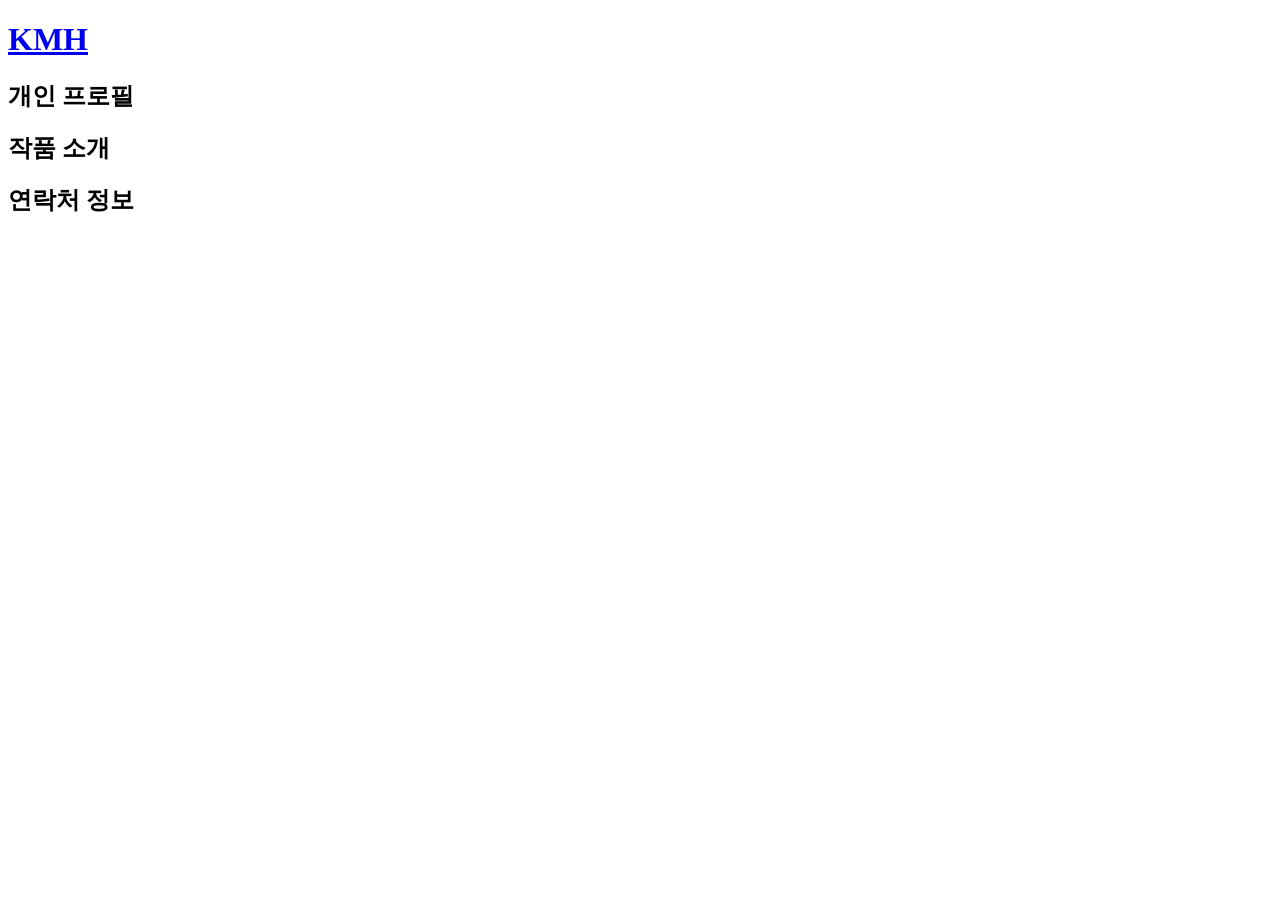
==== index.html @ b46f9c46 "0406" ====
<!DOCTYPE html>
<html lang="en">
<head>
    <meta charset="UTF-8">
    <meta name="viewport" content="width=device-width, initial-scale=1.0">
    <title>김민호</title>
</head>
<body>
    <h1><a href="#">KMH</a></h1>
    <h2>개인 프로필</h2>
    <h2>작품 소개</h2>
    <footer>
        <h2>연락처 정보</h2>
    </footer>


</body>
</html>
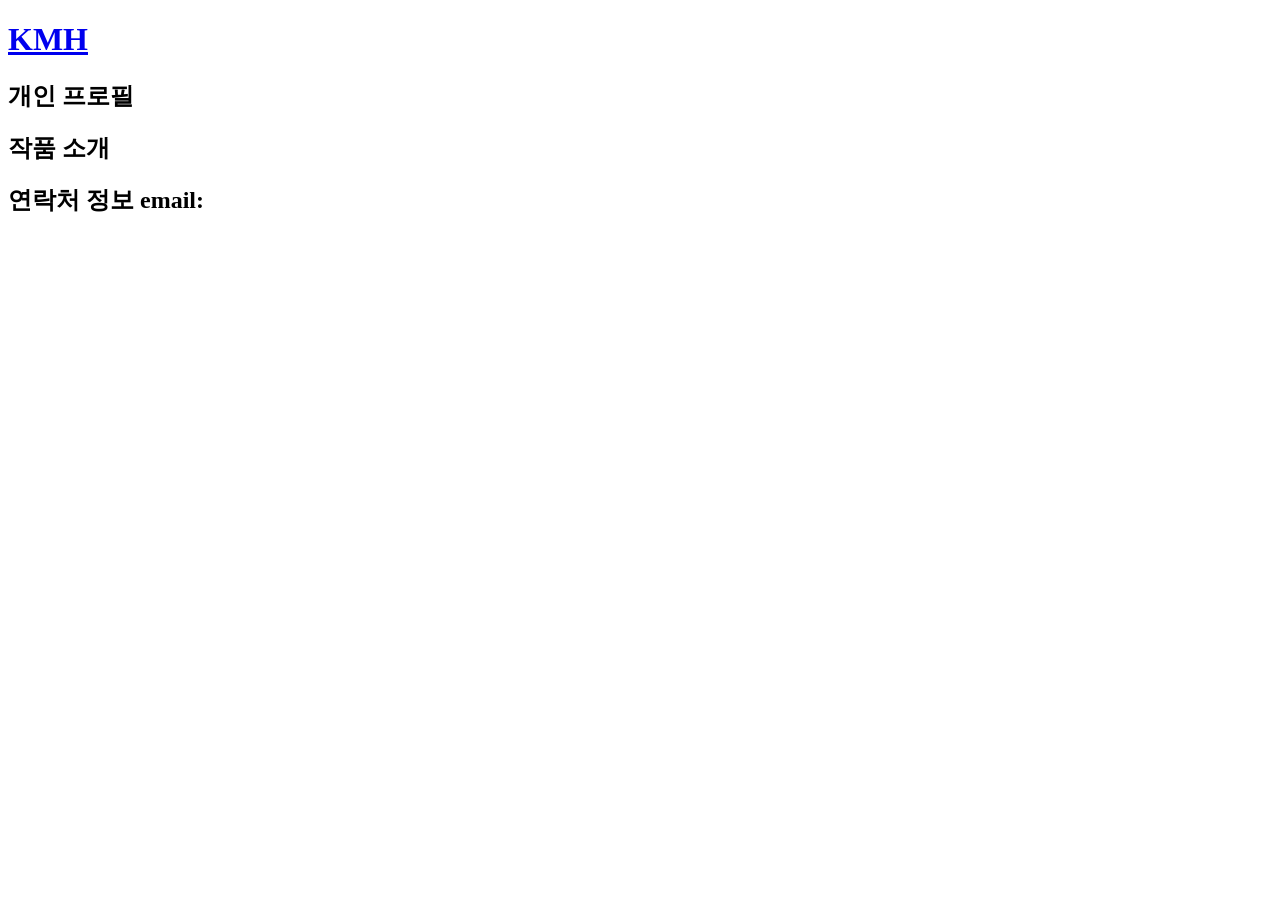
==== commit c9715064: "3:36" ====
--- a/index.html
+++ b/index.html
@@ -10,7 +10,7 @@
     <h2>개인 프로필</h2>
     <h2>작품 소개</h2>
     <footer>
-        <h2>연락처 정보</h2>
+        <h2>연락처 정보  email: </h2>
     </footer>
 
 
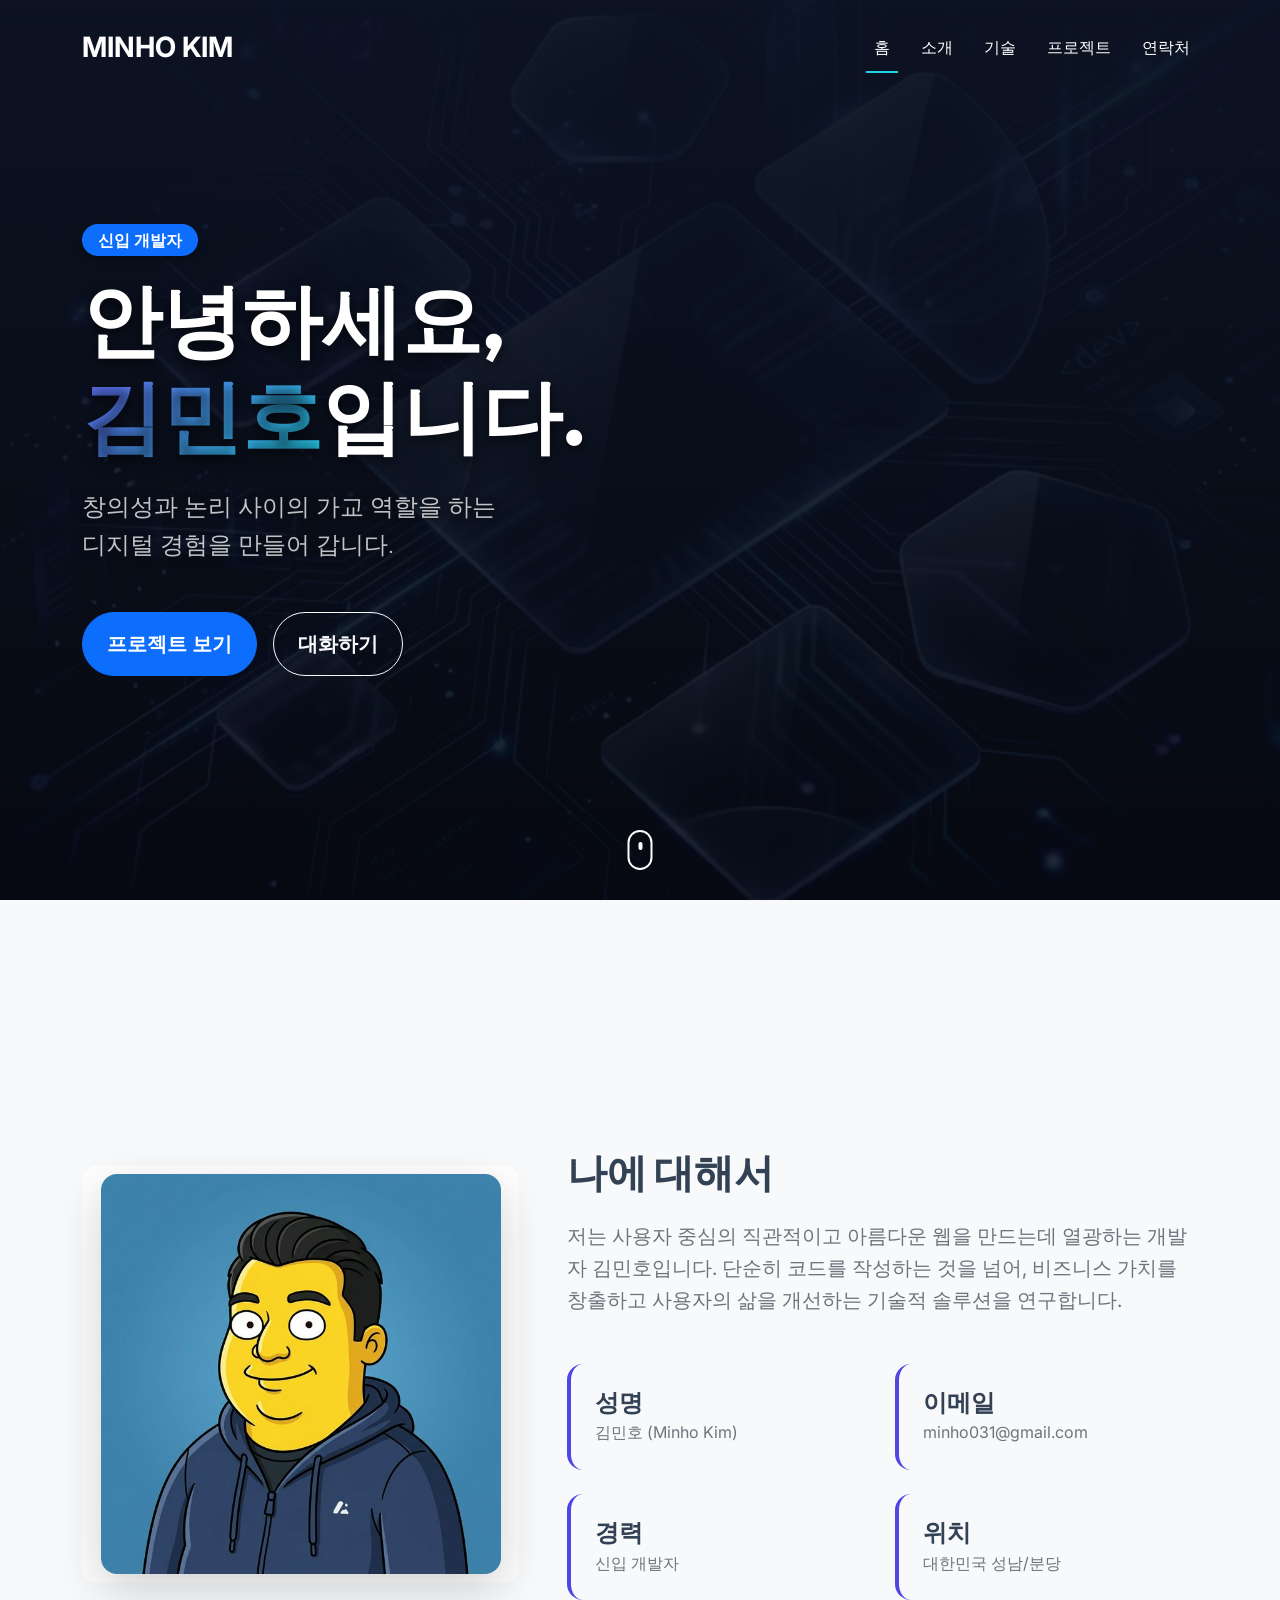
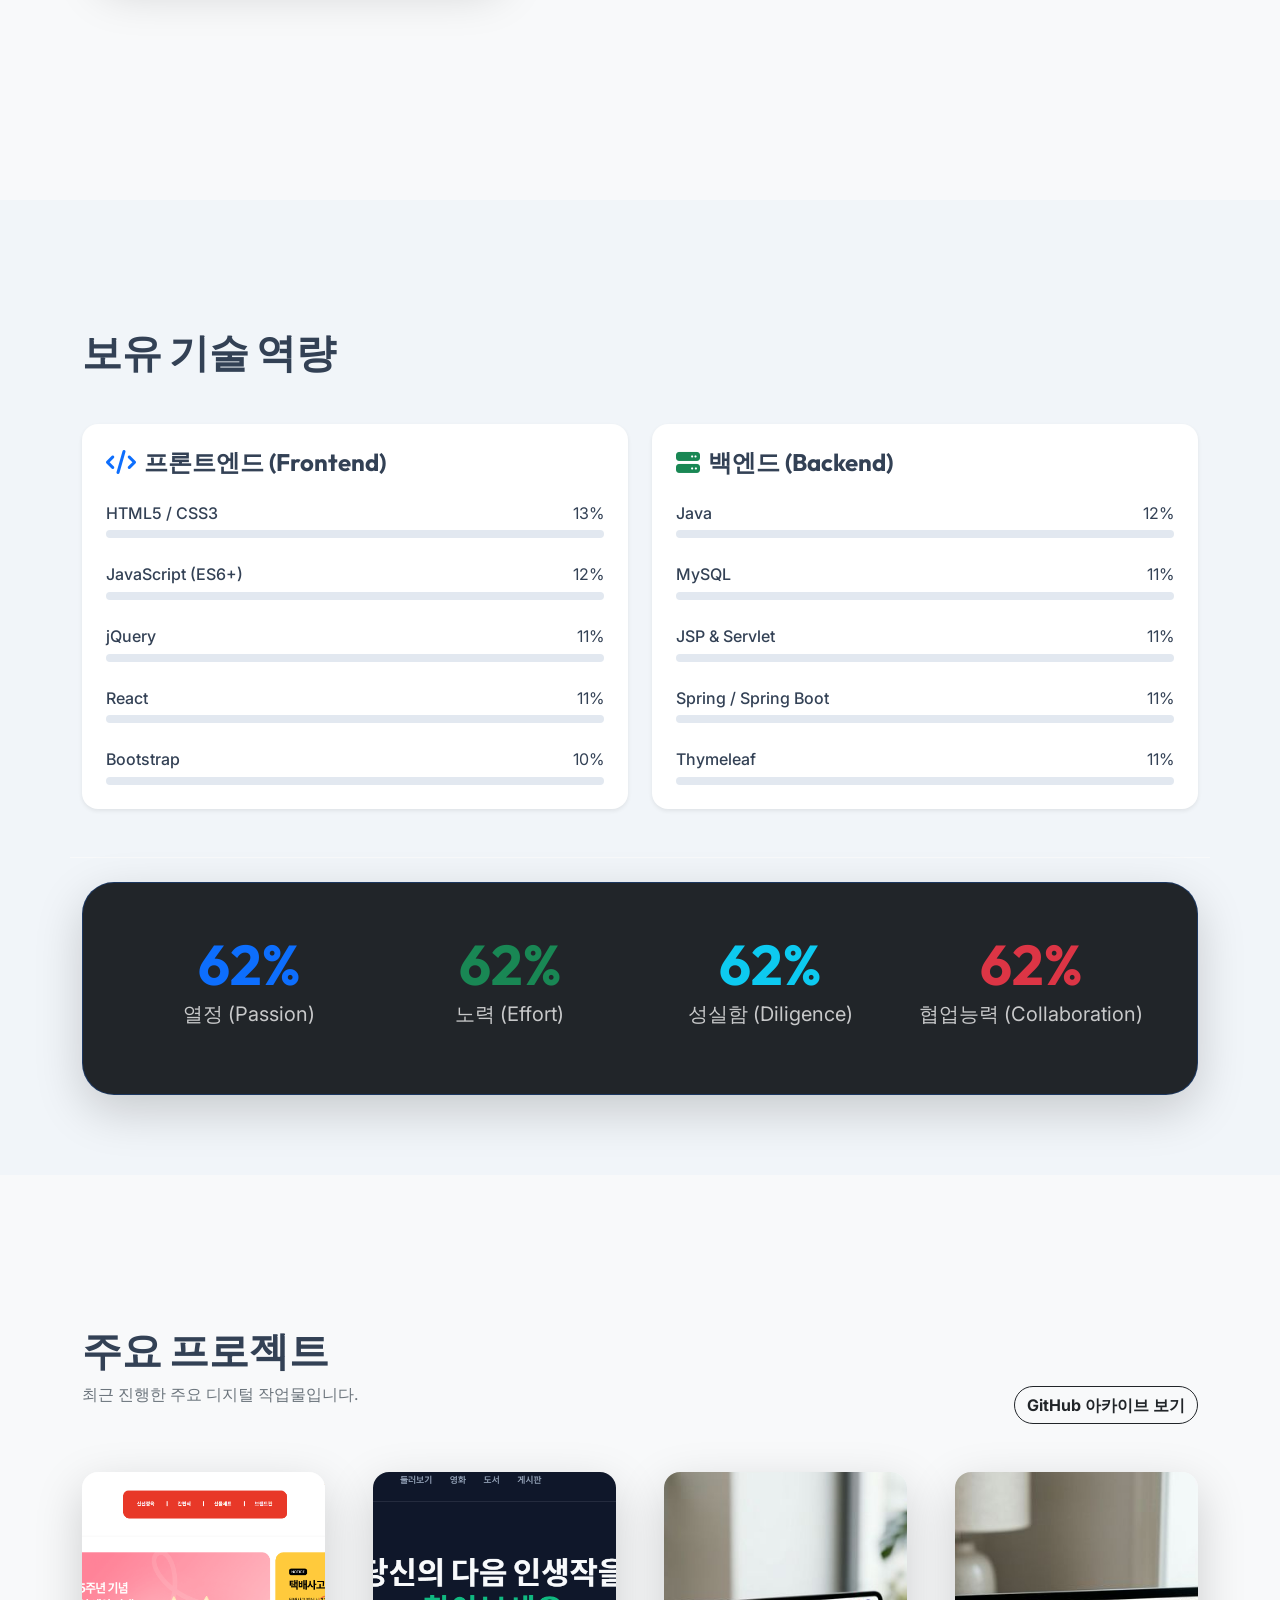
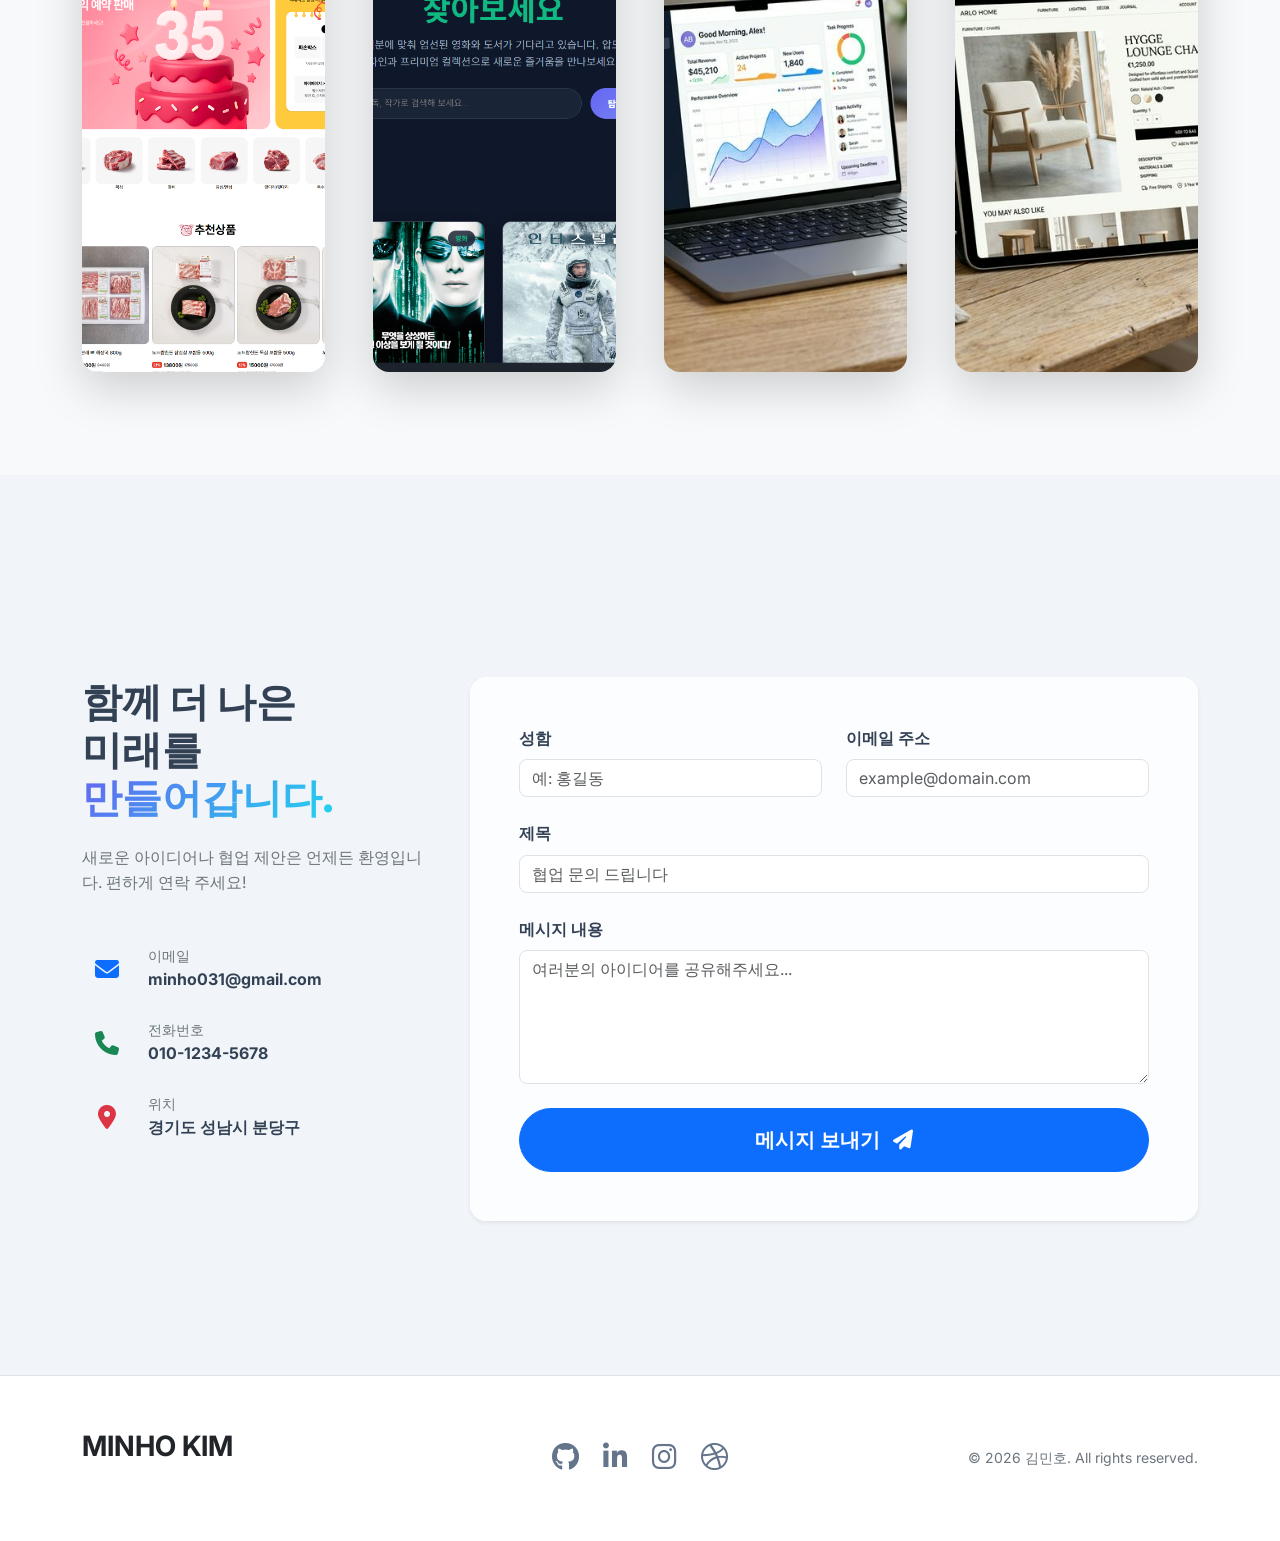
==== commit 5d77d8cb: "0409" ====
--- a/index.html
+++ b/index.html
@@ -1,18 +1,443 @@
 <!DOCTYPE html>
-<html lang="en">
+<html lang="ko">
+
 <head>
-    <meta charset="UTF-8">
-    <meta name="viewport" content="width=device-width, initial-scale=1.0">
-    <title>김민호</title>
+  <meta charset="UTF-8">
+  <meta name="viewport" content="width=device-width, initial-scale=1.0">
+  <title>김민호 | 포트폴리오</title>
+
+  <!-- Fonts -->
+  <link rel="preconnect" href="https://fonts.googleapis.com">
+  <link rel="preconnect" href="https://fonts.gstatic.com" crossorigin>
+  <link
+    href="https://fonts.googleapis.com/css2?family=Outfit:wght@300;400;600;800&family=Inter:wght@300;400;500;700&display=swap"
+    rel="stylesheet">
+
+  <!-- CSS Frameworks -->
+  <link rel="stylesheet" href="https://cdnjs.cloudflare.com/ajax/libs/bootstrap/5.3.3/css/bootstrap.min.css">
+  <link rel="stylesheet" href="https://cdnjs.cloudflare.com/ajax/libs/font-awesome/6.5.1/css/all.min.css">
+
+  <!-- Custom CSS -->
+  <link rel="stylesheet" href="css/style.css">
+  
+  <!-- Favicon -->
+  <link rel="icon" type="image/svg+xml" href="assets/favicon.svg">
 </head>
-<body>
-    <h1><a href="#">KMH</a></h1>
-    <h2>개인 프로필</h2>
-    <h2>작품 소개</h2>
-    <footer>
-        <h2>연락처 정보  email: </h2>
-    </footer>
-
-
+
+<body class="bg-light">
+
+  <!-- Navigation -->
+  <nav id="navbar" class="navbar navbar-expand-lg fixed-top transition-all">
+    <div class="container">
+      <a class="navbar-brand fw-bold fs-3" href="#">MINHO KIM</a>
+      <button class="navbar-toggler" type="button" data-bs-toggle="collapse" data-bs-target="#navbarNav">
+        <span class="navbar-toggler-icon"></span>
+      </button>
+      <div class="collapse navbar-collapse" id="navbarNav">
+        <ul class="navbar-nav ms-auto fw-medium">
+          <li class="nav-item"><a class="nav-link" href="#home">홈</a></li>
+          <li class="nav-item"><a class="nav-link" href="#about">소개</a></li>
+          <li class="nav-item"><a class="nav-link" href="#skills">기술</a></li>
+          <li class="nav-item"><a class="nav-link" href="#projects">프로젝트</a></li>
+          <li class="nav-item"><a class="nav-link" href="#contact">연락처</a></li>
+        </ul>
+      </div>
+    </div>
+  </nav>
+
+  <!-- Hero Section -->
+  <section id="home" class="hero-section d-flex align-items-center position-relative overflow-hidden">
+    <div class="hero-bg" style="background-image: url('assets/hero_bg.png');"></div>
+    <div class="container position-relative z-1 text-white">
+      <div class="row align-items-center">
+        <div class="col-lg-8 animate-up">
+          <span class="badge rounded-pill bg-primary px-3 py-2 mb-3 fs-6">신입 개발자</span>
+          <h1 class="display-1 fw-extrabold mb-4">안녕하세요, <br><span class="text-gradient">김민호</span>입니다.</h1>
+          <p class="lead mb-5 opacity-75 fs-4">창의성과 논리 사이의 가교 역할을 하는 <br>디지털 경험을 만들어 갑니다.</p>
+          <div class="d-flex gap-3">
+            <a href="#projects" class="btn btn-primary btn-lg px-4 py-3 rounded-pill fw-bold">프로젝트 보기</a>
+            <a href="#contact" class="btn btn-outline-light btn-lg px-4 py-3 rounded-pill fw-bold">대화하기</a>
+          </div>
+        </div>
+      </div>
+    </div>
+    <div class="scroll-indicator">
+      <div class="mouse"></div>
+    </div>
+  </section>
+
+  <!-- About Section -->
+  <section id="about" class="section py-6">
+    <div class="container mt-5">
+      <div class="row align-items-center g-5">
+        <div class="col-lg-5 animate-left">
+          <div class="glass-card p-2 rounded-4">
+            <img src="assets/profile_tony_developer.png"
+              class="img-fluid rounded-4 transition-all shadow-lg" alt="Profile" style="max-height: 400px; display: block; margin: 0 auto; filter: none;">
+          </div>
+        </div>
+        <div class="col-lg-7 animate-right">
+          <h2 class="section-title mb-4">나에 대해서</h2>
+          <p class="fs-5 text-secondary mb-4">
+            저는 사용자 중심의 직관적이고 아름다운 웹을 만드는데 열광하는 개발자 김민호입니다.
+            단순히 코드를 작성하는 것을 넘어, 비즈니스 가치를 창출하고 사용자의 삶을 개선하는 기술적 솔루션을 연구합니다.
+          </p>
+          <div class="row g-4 mt-2">
+            <div class="col-6">
+              <div class="info-card">
+                <h4 class="fw-bold mb-1">성명</h4>
+                <p class="text-secondary mb-0">김민호 (Minho Kim)</p>
+              </div>
+            </div>
+            <div class="col-6">
+              <div class="info-card">
+                <h4 class="fw-bold mb-1">이메일</h4>
+                <p class="text-secondary mb-0">minho031@gmail.com</p>
+              </div>
+            </div>
+            <div class="col-6">
+              <div class="info-card">
+                <h4 class="fw-bold mb-1">경력</h4>
+                <p class="text-secondary mb-0">신입 개발자</p>
+              </div>
+            </div>
+            <div class="col-6">
+              <div class="info-card">
+                <h4 class="fw-bold mb-1">위치</h4>
+                <p class="text-secondary mb-0">대한민국 성남/분당</p>
+              </div>
+            </div>
+          </div>
+        </div>
+      </div>
+    </div>
+  </section>
+
+  <!-- Skills Section -->
+  <section id="skills" class="section py-6 bg-light-soft">
+    <div class="container mt-5">
+      <h2 class="section-title text-center mb-5">보유 기술 역량</h2>
+      <div class="row g-4">
+        <!-- Skill categories -->
+        <div class="col-md-6">
+          <div class="skill-card p-4 rounded-4 bg-white shadow-sm h-100">
+            <h4 class="mb-4 d-flex align-items-center"><i class="fa-solid fa-code text-primary me-2"></i> 프론트엔드
+              (Frontend)</h4>
+            <!-- HTML/CSS -->
+            <div class="skill-item mb-4">
+              <div class="d-flex justify-content-between mb-1">
+                <span class="fw-medium">HTML5 / CSS3</span>
+                <span class="percent" data-target="90">0%</span>
+              </div>
+              <div class="progress-container">
+                <div class="progress-bar-fill" style="width: 0%" data-width="90%"></div>
+              </div>
+            </div>
+            <!-- JS -->
+            <div class="skill-item mb-4">
+              <div class="d-flex justify-content-between mb-1">
+                <span class="fw-medium">JavaScript (ES6+)</span>
+                <span class="percent" data-target="85">0%</span>
+              </div>
+              <div class="progress-container">
+                <div class="progress-bar-fill" style="width: 0%" data-width="85%"></div>
+              </div>
+            </div>
+            <!-- jQuery -->
+            <div class="skill-item mb-4">
+              <div class="d-flex justify-content-between mb-1">
+                <span class="fw-medium">jQuery</span>
+                <span class="percent" data-target="80">0%</span>
+              </div>
+              <div class="progress-container">
+                <div class="progress-bar-fill" style="width: 0%" data-width="80%"></div>
+              </div>
+            </div>
+            <!-- React -->
+            <div class="skill-item mb-4">
+              <div class="d-flex justify-content-between mb-1">
+                <span class="fw-medium">React</span>
+                <span class="percent" data-target="75">0%</span>
+              </div>
+              <div class="progress-container">
+                <div class="progress-bar-fill" style="width: 0%" data-width="75%"></div>
+              </div>
+            </div>
+            <!-- Bootstrap -->
+            <div class="skill-item">
+              <div class="d-flex justify-content-between mb-1">
+                <span class="fw-medium">Bootstrap</span>
+                <span class="percent" data-target="70">0%</span>
+              </div>
+              <div class="progress-container">
+                <div class="progress-bar-fill" style="width: 0%" data-width="70%"></div>
+              </div>
+            </div>
+          </div>
+        </div>
+        <div class="col-md-6">
+          <div class="skill-card p-4 rounded-4 bg-white shadow-sm h-100">
+            <h4 class="mb-4 d-flex align-items-center"><i class="fa-solid fa-server text-success me-2"></i> 백엔드
+              (Backend)</h4>
+            <!-- Java -->
+            <div class="skill-item mb-4">
+              <div class="d-flex justify-content-between mb-1">
+                <span class="fw-medium">Java</span>
+                <span class="percent" data-target="85">0%</span>
+              </div>
+              <div class="progress-container">
+                <div class="progress-bar-fill bg-success" style="width: 0%" data-width="85%"></div>
+              </div>
+            </div>
+            <!-- MySQL -->
+            <div class="skill-item mb-4">
+              <div class="d-flex justify-content-between mb-1">
+                <span class="fw-medium">MySQL</span>
+                <span class="percent" data-target="80">0%</span>
+              </div>
+              <div class="progress-container">
+                <div class="progress-bar-fill bg-success" style="width: 0%" data-width="80%"></div>
+              </div>
+            </div>
+            <!-- JSP -->
+            <div class="skill-item mb-4">
+              <div class="d-flex justify-content-between mb-1">
+                <span class="fw-medium">JSP & Servlet</span>
+                <span class="percent" data-target="80">0%</span>
+              </div>
+              <div class="progress-container">
+                <div class="progress-bar-fill bg-success" style="width: 0%" data-width="80%"></div>
+              </div>
+            </div>
+            <!-- Spring -->
+            <div class="skill-item mb-4">
+              <div class="d-flex justify-content-between mb-1">
+                <span class="fw-medium">Spring / Spring Boot</span>
+                <span class="percent" data-target="75">0%</span>
+              </div>
+              <div class="progress-container">
+                <div class="progress-bar-fill bg-success" style="width: 0%" data-width="75%"></div>
+              </div>
+            </div>
+            <!-- Thymeleaf -->
+            <div class="skill-item">
+              <div class="d-flex justify-content-between mb-1">
+                <span class="fw-medium">Thymeleaf</span>
+                <span class="percent" data-target="75">0%</span>
+              </div>
+              <div class="progress-container">
+                <div class="progress-bar-fill bg-success" style="width: 0%" data-width="75%"></div>
+              </div>
+            </div>
+          </div>
+        </div>
+      </div>
+
+      <!-- Impact Qualities (Combined into a dark card to restore previous look) -->
+      <div class="row mt-5 pt-4 border-top border-light animate-up">
+        <div class="col-12">
+          <div class="bg-dark text-white p-5 rounded-5 shadow-lg border border-primary border-opacity-25">
+            <div class="row text-center g-4">
+              <div class="col-md-3 col-6">
+                <h2 class="display-4 fw-bold mb-0 text-primary"><span data-count="100">0</span>%</h2>
+                <p class="opacity-75 fs-5">열정 (Passion)</p>
+              </div>
+              <div class="col-md-3 col-6">
+                <h2 class="display-4 fw-bold mb-0 text-success"><span data-count="100">0</span>%</h2>
+                <p class="opacity-75 fs-5">노력 (Effort)</p>
+              </div>
+              <div class="col-md-3 col-6">
+                <h2 class="display-4 fw-bold mb-0 text-info"><span data-count="100">0</span>%</h2>
+                <p class="opacity-75 fs-5">성실함 (Diligence)</p>
+              </div>
+              <div class="col-md-3 col-6">
+                <h2 class="display-4 fw-bold mb-0 text-danger"><span data-count="100">0</span>%</h2>
+                <p class="opacity-75 fs-5">협업능력 (Collaboration)</p>
+              </div>
+            </div>
+          </div>
+        </div>
+      </div>
+    </div>
+  </section>
+
+  <!-- Projects Section -->
+  <section id="projects" class="section py-6">
+    <div class="container mt-5">
+      <div class="d-flex flex-column flex-md-row justify-content-between align-items-end mb-5">
+        <div>
+          <h2 class="section-title mb-0">주요 프로젝트</h2>
+          <p class="text-secondary mt-2">최근 진행한 주요 디지털 작업물입니다.</p>
+        </div>
+        <div>
+          <a href="https://github.com/minho60" class="btn btn-outline-dark rounded-pill fw-bold" target="_blank" rel="noopener noreferrer">GitHub 아카이브 보기</a>
+        </div>
+      </div>
+
+      <div class="row g-5">
+        <!-- Project 1 -->
+        <div class="col-lg-3 col-md-6">
+          <div class="project-card position-relative overflow-hidden rounded-4 h-100 shadow-lg">
+            <img src="assets/dodram.png" class="img-fluid w-100" alt="Dashboard Project">
+            <div class="project-overlay d-flex flex-column justify-content-end p-4">
+              <div class="glass-bg p-3 rounded-3">
+                <span class="badge bg-primary mb-2">웹 애플리케이션</span>
+                <h3 class="text-white mb-2">쇼핑몰 페이지 제작</h3>
+                <p class="text-white opacity-75 small mb-3">웹 페이지 클론및 리뉴얼</p>
+                <div class="d-flex gap-2">
+                  <a href="https://dodram-jsp-wyo2.onrender.com/" class="btn btn-sm btn-light rounded-pill px-3" target="_blank" rel="noopener noreferrer">배포 확인</a>
+                  <a href="https://github.com/minho60/jsp-project" class="btn btn-sm btn-outline-light rounded-pill px-3" target="_blank" rel="noopener noreferrer"><i
+                      class="fa-brands fa-github"></i></a>
+                </div>
+              </div>
+            </div>
+          </div>
+        </div>
+        <!-- Project 2 -->
+        <div class="col-lg-3 col-md-6">
+          <div class="project-card position-relative overflow-hidden rounded-4 h-100 shadow-lg">
+            <img src="assets/movreco.png" class="img-fluid w-100" alt="E-commerce Project">
+            <div class="project-overlay d-flex flex-column justify-content-end p-4">
+              <div class="glass-bg p-3 rounded-3">
+                <span class="badge bg-success mb-2">반응형 웹페이지 제작</span>
+                <h3 class="text-white mb-2">영화 리뷰 사이트 제작</h3>
+                <p class="text-white opacity-75 small mb-3"></p>
+                <div class="d-flex gap-2">
+                  <a href="https://movreco-app.onrender.com" class="btn btn-sm btn-light rounded-pill px-3" target="_blank" rel="noopener noreferrer">라이브 데모</a>
+                  <a href="https://github.com/minho60/spring-project" class="btn btn-sm btn-outline-light rounded-pill px-3" target="_blank" rel="noopener noreferrer"><i
+                      class="fa-brands fa-github"></i></a>
+                </div>
+              </div>
+            </div>
+          </div>
+        </div>
+        <!-- Project 3 (Placeholder) -->
+        <div class="col-lg-3 col-md-6">
+          <div class="project-card position-relative overflow-hidden rounded-4 h-100 shadow-lg">
+            <img src="assets/project1.png" class="img-fluid w-100" alt="Placeholder">
+            <div class="project-overlay d-flex flex-column justify-content-end p-4">
+              <div class="glass-bg p-3 rounded-3">
+                <span class="badge bg-info mb-2">개발 예정</span>
+                <h3 class="text-white mb-2">준비 중인 프로젝트 #3</h3>
+                <p class="text-white opacity-75 small mb-3">새로운 아이디어를 구상 중입니다. 곧 업데이트될 예정입니다.</p>
+                <div class="d-flex gap-2">
+                  <a href="#" class="btn btn-sm btn-light rounded-pill px-3" target="_blank" rel="noopener noreferrer">상세 정보</a>
+                </div>
+              </div>
+            </div>
+          </div>
+        </div>
+        <!-- Project 4 (Placeholder) -->
+        <div class="col-lg-3 col-md-6">
+          <div class="project-card position-relative overflow-hidden rounded-4 h-100 shadow-lg">
+            <img src="assets/project2.png" class="img-fluid w-100" alt="Placeholder">
+            <div class="project-overlay d-flex flex-column justify-content-end p-4">
+              <div class="glass-bg p-3 rounded-3">
+                <span class="badge bg-warning mb-2">기획 중</span>
+                <h3 class="text-white mb-2">준비 중인 프로젝트 #4</h3>
+                <p class="text-white opacity-75 small mb-3">창의적인 솔루션을 기획하고 있습니다. 기대해 주세요!</p>
+                <div class="d-flex gap-2">
+                  <a href="#" class="btn btn-sm btn-light rounded-pill px-3" target="_blank" rel="noopener noreferrer">상세 정보</a>
+                </div>
+              </div>
+            </div>
+          </div>
+        </div>
+      </div>
+    </div>
+  </section>
+
+  <!-- Contact Section -->
+  <section id="contact" class="section py-6 bg-light-soft">
+    <div class="container mt-5">
+      <div class="row g-5">
+        <div class="col-lg-4">
+          <h2 class="section-title mb-4">함께 더 나은 <br>미래를 <br><span class="text-gradient">만들어갑니다.</span></h2>
+          <p class="text-secondary mb-5">새로운 아이디어나 협업 제안은 언제든 환영입니다. 편하게 연락 주세요!</p>
+
+          <ul class="list-unstyled contact-info">
+            <li class="d-flex align-items-center mb-4">
+              <div class="icon-box me-3"><i class="fa-solid fa-envelope fs-4 text-primary"></i></div>
+              <div>
+                <p class="text-secondary small mb-0">이메일</p>
+                <p class="fw-bold mb-0">minho031@gmail.com</p>
+              </div>
+            </li>
+            <li class="d-flex align-items-center mb-4">
+              <div class="icon-box me-3"><i class="fa-solid fa-phone fs-4 text-success"></i></div>
+              <div>
+                <p class="text-secondary small mb-0">전화번호</p>
+                <p class="fw-bold mb-0">010-1234-5678</p>
+              </div>
+            </li>
+            <li class="d-flex align-items-center">
+              <div class="icon-box me-3"><i class="fa-solid fa-location-dot fs-4 text-danger"></i></div>
+              <div>
+                <p class="text-secondary small mb-0">위치</p>
+                <p class="fw-bold mb-0">경기도 성남시 분당구</p>
+              </div>
+            </li>
+          </ul>
+        </div>
+        <div class="col-lg-8">
+          <div class="glass-card p-5 rounded-4 shadow-sm">
+            <form id="contact-form" action="https://formspree.io/f/xzdkzajv" method="POST">
+              <div class="row g-4">
+                <div class="col-md-6">
+                  <label class="form-label fw-bold">성함</label>
+                  <input type="text" name="name" class="form-control rounded-3" placeholder="예: 홍길동" required>
+                </div>
+                <div class="col-md-6">
+                  <label class="form-label fw-bold">이메일 주소</label>
+                  <input type="email" name="email" class="form-control rounded-3" placeholder="example@domain.com" required>
+                </div>
+                <div class="col-12">
+                  <label class="form-label fw-bold">제목</label>
+                  <input type="text" name="subject" class="form-control rounded-3" placeholder="협업 문의 드립니다" required>
+                </div>
+                <div class="col-12">
+                  <label class="form-label fw-bold">메시지 내용</label>
+                  <textarea name="message" class="form-control rounded-3" rows="5" placeholder="여러분의 아이디어를 공유해주세요..."
+                    required></textarea>
+                </div>
+                <div class="col-12">
+                  <button type="submit" class="btn btn-primary btn-lg w-100 rounded-pill fw-bold py-3 transition-all">
+                    메시지 보내기 <i class="fa-solid fa-paper-plane ms-2"></i>
+                  </button>
+                </div>
+              </div>
+            </form>
+          </div>
+        </div>
+      </div>
+    </div>
+  </section>
+
+  <!-- Footer -->
+  <footer class="py-5 bg-white border-top">
+    <div class="container">
+      <div class="row align-items-center">
+        <div class="col-md-4 text-center text-md-start">
+          <a class="navbar-brand fw-bold fs-3 text-dark mb-4 d-block" href="#">MINHO KIM</a>
+        </div>
+        <div class="col-md-4 text-center">
+          <div class="social-links d-flex justify-content-center gap-4">
+            <a href="#" class="social-icon"><i class="fa-brands fa-github fs-3"></i></a>
+            <a href="#" class="social-icon"><i class="fa-brands fa-linkedin-in fs-3"></i></a>
+            <a href="#" class="social-icon"><i class="fa-brands fa-instagram fs-3"></i></a>
+            <a href="#" class="social-icon"><i class="fa-brands fa-dribbble fs-3"></i></a>
+          </div>
+        </div>
+        <div class="col-md-4 text-center text-md-end mt-4 mt-md-0">
+          <p class="text-secondary small mb-0">&copy; 2026 김민호. All rights reserved.</p>
+        </div>
+      </div>
+    </div>
+  </footer>
+
+  <!-- Scripts -->
+  <script src="https://cdnjs.cloudflare.com/ajax/libs/bootstrap/5.3.3/js/bootstrap.bundle.min.js"></script>
+  <script src="js/main.js"></script>
 </body>
-</html>+
+</html>
--- a/css/style.css
+++ b/css/style.css
@@ -0,0 +1,319 @@
+/* --- Variables & Colors --- */
+:root {
+  --primary: #4f46e5;
+  --primary-glow: rgba(79, 70, 229, 0.4);
+  --secondary: #10b981;
+  --dark: #0f172a;
+  --dark-rgb: 15, 23, 42;
+  --light: #f8fafc;
+  --light-rgb: 248, 250, 252;
+  --text-main: #334155;
+  --text-muted: #64748b;
+  --card-bg: rgba(255, 255, 255, 0.8);
+  --glass-border: rgba(255, 255, 255, 0.2);
+  --transition: all 0.4s cubic-bezier(0.4, 0, 0.2, 1);
+  --shadow-sm: 0 4px 6px -1px rgba(0, 0, 0, 0.1), 0 2px 4px -2px rgba(0, 0, 0, 0.1);
+  --shadow-lg: 0 20px 25px -5px rgba(0, 0, 0, 0.1), 0 8px 10px -6px rgba(0, 0, 0, 0.1);
+}
+
+
+/* --- Base Styles --- */
+html {
+  scroll-behavior: smooth;
+  scroll-padding-top: 0;
+}
+
+body {
+  font-family: 'Inter', sans-serif;
+  color: var(--text-main);
+  background: var(--light);
+  line-height: 1.6;
+  overflow-x: hidden;
+  position: relative;
+}
+
+h1, h2, h3, h4, h5, h6 {
+  font-family: 'Outfit', sans-serif;
+  font-weight: 700;
+}
+
+.text-gradient {
+  background: linear-gradient(135deg, #6366f1 0%, #22d3ee 100%);
+  -webkit-background-clip: text;
+  -webkit-text-fill-color: transparent;
+  display: inline-block;
+}
+
+.section {
+  padding: 80px 0;
+  position: relative;
+  min-height: 100vh;
+  display: flex;
+  align-items: center;
+}
+
+.section-title {
+  font-size: 2.5rem;
+  font-weight: 800;
+  margin-bottom: 2rem;
+  position: relative;
+  display: inline-block;
+}
+
+.bg-light-soft {
+  background-color: var(--bg-section-light, #f1f5f9);
+}
+
+/* --- Navigation --- */
+nav.navbar {
+  padding: 20px 0;
+  background: transparent;
+  transition: var(--transition);
+}
+
+nav.navbar .navbar-brand,
+nav.navbar .nav-link {
+  color: #ffffff;
+}
+
+nav.navbar.scrolled {
+  padding: 10px 0;
+  background-color: rgba(var(--light-rgb), 0.9);
+  backdrop-filter: blur(15px);
+  border-bottom: 1px solid var(--glass-border);
+  box-shadow: var(--shadow-sm);
+}
+
+nav.navbar.scrolled .navbar-brand,
+nav.navbar.scrolled .nav-link {
+  color: var(--text-main);
+}
+
+nav.navbar .nav-link.active {
+  color: #ffffff !important;
+  opacity: 1;
+}
+
+nav.navbar.scrolled .nav-link.active {
+  color: var(--primary) !important;
+  opacity: 1;
+}
+
+.nav-link {
+  margin-left: 15px;
+  position: relative;
+  transition: var(--transition);
+  color: inherit;
+}
+
+.nav-link::after {
+  content: '';
+  position: absolute;
+  width: 0;
+  height: 2px;
+  bottom: -5px;
+  left: 0;
+  background: #22d3ee; /* 그라데이션 끝 색상과 맞춤 */
+  transition: var(--transition);
+}
+
+.nav-link:hover::after,
+.nav-link.active::after {
+  width: 100%;
+}
+
+
+/* --- Hero Section --- */
+.hero-section {
+  min-height: 100vh;
+  display: flex;
+  align-items: center;
+  position: relative;
+  overflow: hidden;
+}
+
+.hero-bg {
+  position: absolute;
+  top: 0;
+  left: 0;
+  width: 100%;
+  height: 100%;
+  background-size: cover;
+  background-position: center;
+  filter: brightness(0.25) contrast(1.1);
+  z-index: 0;
+}
+
+.hero-section::before {
+    content: '';
+    position: absolute;
+    top:0; left:0; width: 100%; height: 100%;
+    background: linear-gradient(to bottom, rgba(15, 23, 42, 0.8) 0%, rgba(15, 23, 42, 0.4) 100%);
+    z-index: 1;
+}
+
+.hero-section h1 {
+  text-shadow: 0 4px 12px rgba(0, 0, 0, 0.6);
+}
+
+.hero-section p {
+  text-shadow: 0 2px 8px rgba(0, 0, 0, 0.8);
+}
+
+.fw-extrabold {
+    font-weight: 800;
+}
+
+/* --- Components --- */
+.glass-card {
+  background: var(--card-bg);
+  backdrop-filter: blur(10px);
+  border: 1px solid var(--glass-border);
+  transition: var(--transition);
+}
+
+.info-card {
+  padding: 1.5rem;
+  background: rgba(var(--primary), 0.05);
+  border-radius: 1rem;
+  border-left: 4px solid var(--primary);
+}
+
+/* --- Progress Bars --- */
+.progress-container {
+  height: 8px;
+  width: 100%;
+  background: #e2e8f0;
+  border-radius: 10px;
+  overflow: hidden;
+}
+
+.progress-bar-fill {
+  height: 100%;
+  background: var(--primary);
+  border-radius: 10px;
+  transition: width 1.5s ease-in-out;
+}
+
+/* --- Projects --- */
+.project-card {
+  perspective: 1000px;
+  min-height: 500px; /* 카드 길이 연장 */
+  aspect-ratio: 3 / 4;
+  width: 100%;
+}
+
+.project-card img {
+  height: 100%;
+  width: 100%;
+  object-fit: cover;
+  transition: var(--transition);
+  transform: scale(1.05);
+}
+
+.project-card:hover img {
+    transform: scale(1.15);
+}
+
+.project-overlay {
+  position: absolute;
+  top: 0;
+  left: 0;
+  width: 100%;
+  height: 100%;
+  background: linear-gradient(to top, rgba(0,0,0,0.8) 0%, transparent 60%);
+  opacity: 0;
+  transition: var(--transition);
+}
+
+.project-card:hover .project-overlay {
+  opacity: 1;
+}
+
+.glass-bg {
+    background: rgba(0,0,0,0.5);
+    backdrop-filter: blur(8px);
+}
+
+/* --- Animations --- */
+.animate-ready {
+  opacity: 0;
+  transform: translateY(20px); /* 간격 축소 (기존 30px) */
+  transition: opacity 0.6s ease-out, transform 0.5s cubic-bezier(0.16, 1, 0.3, 1);
+}
+
+.animate-ready.active {
+  opacity: 1;
+  transform: translateY(0);
+}
+
+.scroll-indicator {
+  position: absolute;
+  bottom: 30px;
+  left: 50%;
+  transform: translateX(-50%);
+  z-index: 10;
+}
+
+.mouse {
+  width: 25px;
+  height: 40px;
+  border: 2px solid white;
+  border-radius: 20px;
+  position: relative;
+}
+
+.mouse::before {
+  content: '';
+  width: 4px;
+  height: 8px;
+  background: white;
+  position: absolute;
+  top: 10px;
+  left: 50%;
+  margin-left: -2px;
+  border-radius: 2px;
+  animation: scrollAnim 1.5s infinite;
+}
+
+@keyframes scrollAnim {
+  0% { opacity: 1; transform: translateY(0); }
+  100% { opacity: 0; transform: translateY(15px); }
+}
+
+/* --- Social Icons --- */
+.social-icon {
+  color: var(--text-muted);
+  transition: var(--transition);
+}
+
+.social-icon:hover {
+  color: var(--primary);
+  transform: translateY(-5px);
+}
+
+.icon-box {
+  width: 50px;
+  height: 50px;
+  border-radius: 12px;
+  background: rgba(var(--primary), 0.1);
+  display: flex;
+  align-items: center;
+  justify-content: center;
+}
+
+/* Form Styles */
+.form-control:focus {
+    border-color: var(--primary);
+    box-shadow: 0 0 0 0.25rem var(--primary-glow);
+}
+
+/* Responsive fixes */
+@media (max-width: 768px) {
+    .display-1 { font-size: 3.5rem; }
+    .section-title { font-size: 2rem; }
+}
+
+.hero-section .badge {
+  box-shadow: 0 4px 10px rgba(0,0,0,0.3);
+}
